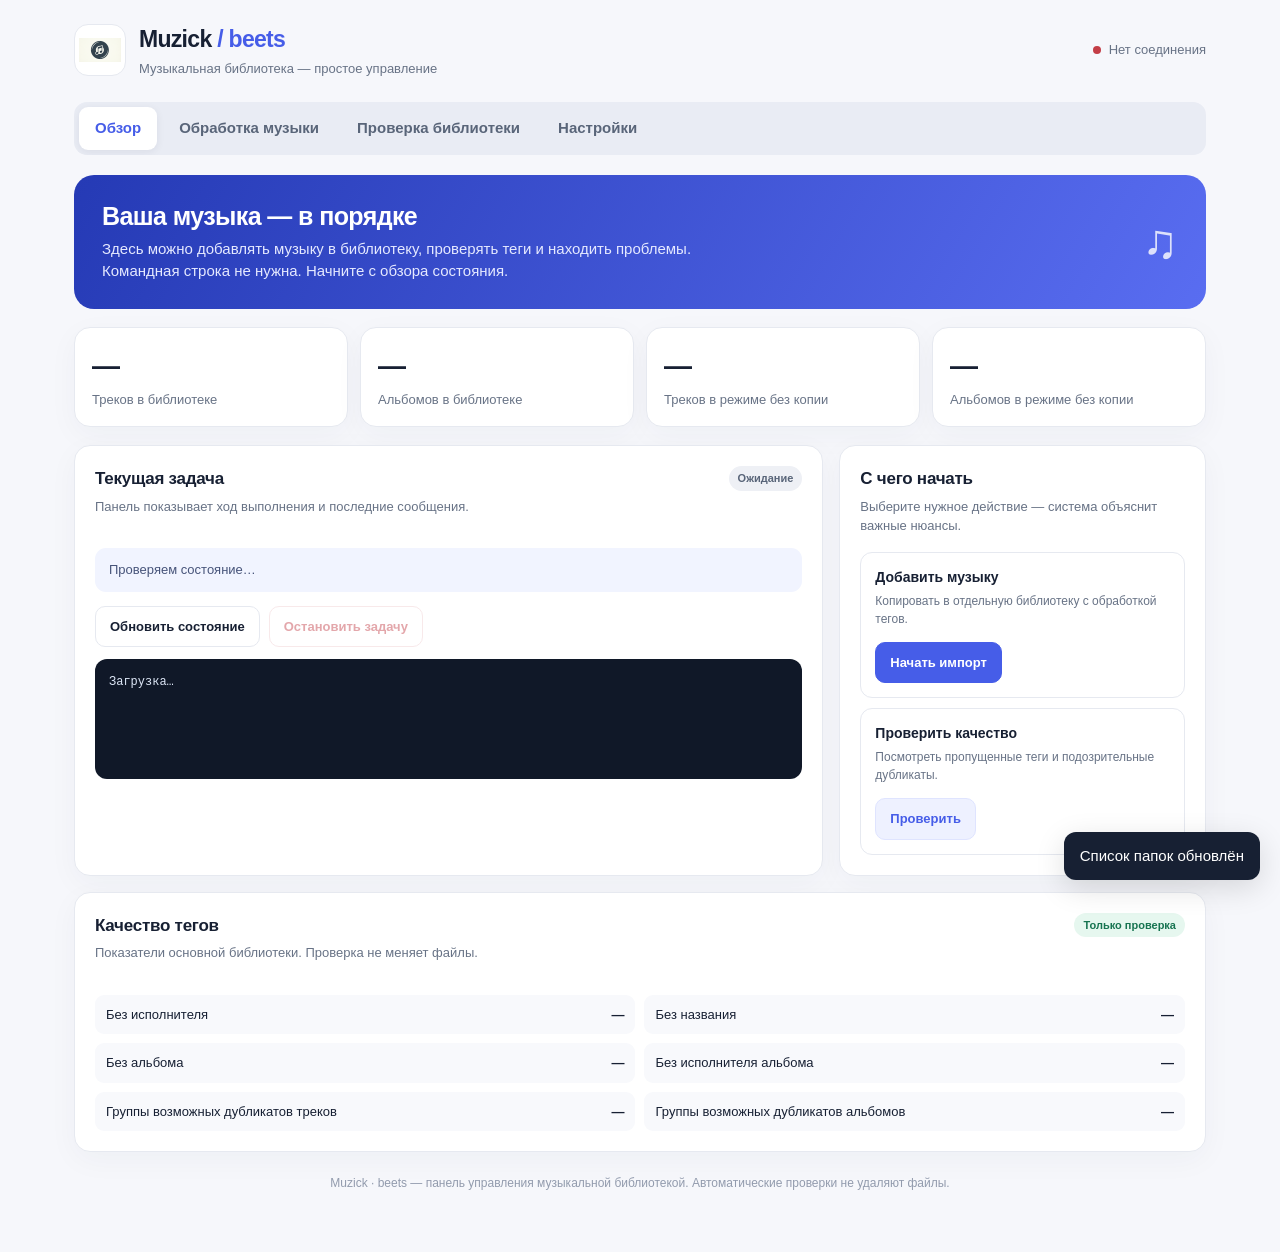
==== dashboard.html @ cb32cd28 "Add simplified user-friendly web dashboard" ====
<!doctype html>
<html lang="ru">
<head>
<meta charset="utf-8"><meta name="viewport" content="width=device-width,initial-scale=1">
<meta name="color-scheme" content="light">
<link rel="icon" href="/fav.ico/favicon.ico"><link rel="apple-touch-icon" href="/fav.ico/apple-icon-180x180.png">
<meta name="theme-color" content="#f7f8fc"><title>Muzick — музыкальная библиотека</title>
<style>
:root{--bg:#f6f7fb;--panel:#fff;--ink:#172033;--muted:#687386;--line:#e6e9f0;--blue:#465de8;--blue-soft:#eef1ff;--green:#16845d;--amber:#a96108;--red:#c33d46;--shadow:0 8px 30px #1d2c4a0a}
*{box-sizing:border-box}body{margin:0;background:var(--bg);color:var(--ink);font:15px/1.5 -apple-system,BlinkMacSystemFont,"Segoe UI",sans-serif}
button,select,input{font:inherit}button{cursor:pointer}button:disabled{opacity:.45;cursor:not-allowed}.app{max-width:1180px;margin:auto;padding:22px 24px 60px}
header{display:flex;align-items:center;justify-content:space-between;gap:16px;margin-bottom:24px}.brand{display:flex;align-items:center;gap:13px}.logo{width:52px;height:52px;object-fit:contain;border-radius:14px;background:#fff;border:1px solid var(--line);padding:4px}.brand h1{font-size:23px;letter-spacing:-.7px;margin:0}.brand p{margin:2px 0 0;color:var(--muted);font-size:13px}.status{display:flex;align-items:center;gap:8px;color:var(--muted);font-size:13px}.dot{width:8px;height:8px;border-radius:50%;background:var(--green);display:inline-block}.nav{display:flex;gap:6px;padding:5px;background:#e9ecf4;border-radius:13px;margin-bottom:20px;overflow:auto}.nav button{border:0;background:transparent;padding:10px 16px;border-radius:9px;color:#596579;font-weight:650;white-space:nowrap}.nav button.active{background:#fff;color:var(--blue);box-shadow:0 2px 8px #17203312}
.page{display:none}.page.active{display:block}.welcome{background:linear-gradient(120deg,#253ab5,#596df1);color:#fff;border-radius:20px;padding:26px 28px;margin-bottom:18px;display:flex;justify-content:space-between;align-items:center;gap:18px}.welcome h2{font-size:25px;line-height:1.2;margin:0 0 7px;letter-spacing:-.6px}.welcome p{margin:0;color:#e5e9ff;max-width:620px}.welcome .mark{font-size:48px;opacity:.8}
.metrics{display:grid;grid-template-columns:repeat(4,minmax(0,1fr));gap:12px;margin-bottom:18px}.metric,.card{background:var(--panel);border:1px solid var(--line);border-radius:16px;box-shadow:var(--shadow)}.metric{padding:17px}.metric .number{font-size:28px;font-weight:750;letter-spacing:-.8px}.metric .caption{color:var(--muted);font-size:13px;margin-top:3px}.layout{display:grid;grid-template-columns:repeat(12,minmax(0,1fr));gap:16px}.card{padding:20px;min-width:0}.col-12{grid-column:span 12}.col-8{grid-column:span 8}.col-6{grid-column:span 6}.col-4{grid-column:span 4}.card h3{font-size:17px;letter-spacing:-.25px;margin:0 0 5px}.desc{color:var(--muted);font-size:13px;margin:0 0 16px}.actions{display:flex;flex-wrap:wrap;gap:9px;margin-top:14px}.btn{border:1px solid var(--line);background:#fff;color:var(--ink);padding:10px 14px;border-radius:10px;font-weight:650;font-size:13px}.btn.primary{background:var(--blue);border-color:var(--blue);color:#fff}.btn.soft{background:var(--blue-soft);color:var(--blue);border-color:#dfe4ff}.btn.danger{color:var(--red);border-color:#f0cfd2}.field{margin:13px 0}.field label{display:block;font-size:13px;font-weight:650;margin-bottom:6px}.field select{width:100%;border:1px solid #d9deea;border-radius:10px;background:#fff;color:var(--ink);padding:11px 12px}.hint{background:#f1f4ff;color:#47547a;border-radius:11px;padding:12px 14px;font-size:13px;margin:12px 0}.hint.warning{background:#fff5e6;color:#83510d}.hint.good{background:#eaf8f1;color:#176b4e}.section-head{display:flex;align-items:flex-start;justify-content:space-between;gap:12px;margin-bottom:16px}.tag{display:inline-flex;padding:4px 9px;border-radius:99px;font-size:11px;font-weight:750;background:#eef0f5;color:#596579;white-space:nowrap}.tag.safe{background:#e6f7ef;color:#177451}.tag.care{background:#fff2dc;color:#8a570c}.task{border:1px solid var(--line);border-radius:12px;padding:14px;margin-top:10px}.task strong{display:block;font-size:14px}.task p{font-size:12px;color:var(--muted);margin:4px 0 0}.progress{height:8px;background:#edf0f6;border-radius:99px;overflow:hidden;margin:13px 0}.progress div{height:100%;width:0;background:var(--blue);transition:width .25s}.health{display:grid;grid-template-columns:repeat(2,minmax(0,1fr));gap:9px}.healthitem{display:flex;justify-content:space-between;gap:10px;padding:10px 11px;background:#f8f9fc;border-radius:9px;font-size:13px}.healthitem strong{font-variant-numeric:tabular-nums}.activity{background:#101828;color:#dce5f5;border-radius:12px;padding:14px;min-height:120px;max-height:320px;overflow:auto;white-space:pre-wrap;overflow-wrap:anywhere;font:12px/1.55 ui-monospace,SFMono-Regular,Consolas,monospace}.activity.compact{max-height:130px;min-height:70px}.setting{display:flex;justify-content:space-between;gap:20px;align-items:center;padding:15px 0;border-bottom:1px solid var(--line)}.setting:last-child{border-bottom:0}.setting strong{display:block;font-size:14px}.setting p{margin:3px 0 0;color:var(--muted);font-size:12px;max-width:650px}.switch{width:44px;height:26px;position:relative;flex:none}.switch input{opacity:0;width:0;height:0}.slider{position:absolute;inset:0;border-radius:99px;background:#c8ced9;transition:.2s;cursor:pointer}.slider:before{content:"";position:absolute;width:20px;height:20px;left:3px;top:3px;border-radius:50%;background:white;box-shadow:0 1px 4px #0002;transition:.2s}.switch input:checked+.slider{background:var(--blue)}.switch input:checked+.slider:before{transform:translateX(18px)}.empty{color:var(--muted);font-size:13px}.footer{color:#929bad;text-align:center;font-size:12px;margin-top:22px}.toast{position:fixed;right:20px;bottom:20px;max-width:min(420px,calc(100vw - 40px));background:#172033;color:#fff;padding:13px 16px;border-radius:12px;box-shadow:0 8px 30px #0002;display:none;z-index:10}.toast.show{display:block}.hidden{display:none!important}
@media(max-width:800px){.app{padding:15px 12px 38px}.metrics{grid-template-columns:repeat(2,minmax(0,1fr))}.col-8,.col-6,.col-4{grid-column:span 12}.welcome{padding:21px}.welcome h2{font-size:22px}.welcome .mark{display:none}.card{padding:16px}header{align-items:flex-start}.status{font-size:12px}}@media(max-width:430px){.brand h1{font-size:20px}.logo{width:44px;height:44px}.metrics{gap:8px}.metric{padding:12px}.metric .number{font-size:24px}.nav button{padding:9px 12px}.health{grid-template-columns:1fr}.setting{gap:12px}}
</style></head>
<body><main class="app">
<header><div class="brand"><img class="logo" src="/fav.ico/logo.png" alt="Muzick" onerror="this.style.display='none'"><div><h1>Muzick <span style="color:var(--blue)">/ beets</span></h1><p>Музыкальная библиотека — простое управление</p></div></div><div class="status"><span class="dot" id="dot"></span><span id="connection">Подключаемся…</span></div></header>
<nav class="nav" aria-label="Главное меню"><button class="active" data-page="home">Обзор</button><button data-page="import">Обработка музыки</button><button data-page="check">Проверка библиотеки</button><button data-page="settings">Настройки</button></nav>

<section id="page-home" class="page active">
<div class="welcome"><div><h2>Ваша музыка — в порядке</h2><p>Здесь можно добавлять музыку в библиотеку, проверять теги и находить проблемы. Командная строка не нужна. Начните с обзора состояния.</p></div><div class="mark">♫</div></div>
<div class="metrics"><div class="metric"><div class="number" id="items">—</div><div class="caption">Треков в библиотеке</div></div><div class="metric"><div class="number" id="albums">—</div><div class="caption">Альбомов в библиотеке</div></div><div class="metric"><div class="number" id="directitems">—</div><div class="caption">Треков в режиме без копии</div></div><div class="metric"><div class="number" id="directalbums">—</div><div class="caption">Альбомов в режиме без копии</div></div></div>
<div class="layout">
<div class="card col-8"><div class="section-head"><div><h3>Текущая задача</h3><p class="desc">Панель показывает ход выполнения и последние сообщения.</p></div><span class="tag" id="tasktag">Ожидание</span></div><div class="hint" id="job">Проверяем состояние…</div><div class="actions"><button class="btn" onclick="refresh(true)">Обновить состояние</button><button class="btn danger" id="stopbtn" onclick="stopJob()" disabled>Остановить задачу</button></div><pre class="activity" id="log">Загрузка…</pre></div>
<div class="card col-4"><h3>С чего начать</h3><p class="desc">Выберите нужное действие — система объяснит важные нюансы.</p><div class="task"><strong>Добавить музыку</strong><p>Копировать в отдельную библиотеку с обработкой тегов.</p><div class="actions"><button class="btn primary" onclick="gotoPage('import')">Начать импорт</button></div></div><div class="task"><strong>Проверить качество</strong><p>Посмотреть пропущенные теги и подозрительные дубликаты.</p><div class="actions"><button class="btn soft" onclick="gotoPage('check')">Проверить</button></div></div></div>
<div class="card col-12"><div class="section-head"><div><h3>Качество тегов</h3><p class="desc">Показатели основной библиотеки. Проверка не меняет файлы.</p></div><span class="tag safe">Только проверка</span></div><div class="health"><div class="healthitem"><span>Без исполнителя</span><strong id="noartist">—</strong></div><div class="healthitem"><span>Без названия</span><strong id="notitle">—</strong></div><div class="healthitem"><span>Без альбома</span><strong id="noalbum">—</strong></div><div class="healthitem"><span>Без исполнителя альбома</span><strong id="noalbumartist">—</strong></div><div class="healthitem"><span>Группы возможных дубликатов треков</span><strong id="duptracks">—</strong></div><div class="healthitem"><span>Группы возможных дубликатов альбомов</span><strong id="dupalbums">—</strong></div></div></div>
</div></section>

<section id="page-import" class="page">
<div class="welcome"><div><h2>Обработка музыки</h2><p>Выберите режим и папку. Перед запуском панель объяснит, что произойдёт с файлами.</p></div><div class="mark">♫</div></div>
<div class="layout">
<div class="card col-6"><div class="section-head"><div><h3>1. Импорт в отдельную библиотеку</h3><p class="desc">Создаёт обработанную копию в целевой папке. Исходная коллекция доступна только для чтения.</p></div><span class="tag safe">Безопаснее</span></div><div class="hint good">Исходные файлы не перемещаются и не перезаписываются.</div><div class="field"><label for="srcfolder">Что обработать?</label><select id="srcfolder"><option value="">Вся исходная коллекция</option></select></div><div class="actions"><button class="btn primary" onclick="run('import_tags','import')">Импортировать по текущим тегам</button><button class="btn" onclick="run('import_mb','import')">Уточнить данные через MusicBrainz</button><button class="btn" onclick="run('import_single','import')">Импортировать отдельные треки</button></div></div>
<div class="card col-6"><div class="section-head"><div><h3>2. Работа без копирования</h3><p class="desc">Обрабатывает файлы в выбранной папке. Теги внутри музыкальных файлов могут измениться.</p></div><span class="tag care">Осторожно</span></div><div class="hint warning">Рекомендуем сначала попробовать на небольшой папке и убедиться, что есть резервная копия.</div><p class="desc" style="margin-bottom:8px">Разрешённая рабочая папка: <strong id="workroot">загрузка…</strong></p><div class="field"><label for="directfolder">Выберите папку</label><select id="directfolder"><option value="">Вся рабочая папка</option></select></div><div class="actions"><button class="btn primary" onclick="run('direct_tags','direct')">Обработать текущие теги</button><button class="btn" onclick="run('direct_mb','direct')">Уточнить через MusicBrainz</button></div></div>
<div class="card col-12"><h3>Что делает каждый режим?</h3><div class="task"><strong>Текущие теги</strong><p>Использует сведения, уже записанные в музыкальных файлах, и не выполняет автоматический поиск MusicBrainz.</p></div><div class="task"><strong>MusicBrainz</strong><p>Пытается найти соответствия в музыкальной базе данных. Результат зависит от точности исходных тегов и доступности сервиса.</p></div><div class="task"><strong>Отдельные треки</strong><p>Использует поиск по отпечатку для отдельных композиций; подходит не для каждого файла.</p></div></div>
</div></section>

<section id="page-check" class="page">
<div class="welcome"><div><h2>Проверка библиотеки</h2><p>Диагностика помогает найти незаполненные поля и вероятные дубликаты. Сначала проверяем — ничего автоматически не удаляем.</p></div><div class="mark">✓</div></div>
<div class="layout">
<div class="card col-6"><h3>Быстрые проверки</h3><p class="desc">Эти действия читают базу или показывают сведения о ней.</p><div class="task"><strong>Общая статистика</strong><p>Количество записей и состояние библиотеки.</p><div class="actions"><button class="btn primary" onclick="run('stats','tool')">Показать статистику</button></div></div><div class="task"><strong>Поиск дубликатов треков</strong><p>Показывает совпадения, которые нужно проверить вручную.</p><div class="actions"><button class="btn" onclick="run('duplicates','tool')">Найти дубликаты</button></div></div><div class="task"><strong>Альбомы без исполнителя</strong><p>Находит альбомы, в которых не заполнено поле исполнителя.</p><div class="actions"><button class="btn" onclick="run('no_artist','tool')">Проверить альбомы</button></div></div></div>
<div class="card col-6"><h3>Обложки и MusicBrainz</h3><p class="desc">Дополнительные инструменты для улучшения библиотеки.</p><div class="task"><strong>Загрузить недостающие обложки</strong><p>Попытка найти и добавить обложки для альбомов.</p><div class="actions"><button class="btn" onclick="run('fetchart','tool')">Найти обложки</button></div></div><div class="task"><strong>Связи с MusicBrainz</strong><p>Доля альбомов с идентификатором MusicBrainz в основной базе.</p><div class="progress"><div id="mbbar"></div></div><div id="mbnums" class="desc">Загрузка…</div><div id="mbstate" class="tag">Проверка</div></div><div class="hint warning">Наличие идентификатора не гарантирует правильность всех тегов. Проверьте результат до массовых изменений.</div></div>
<div class="card col-12"><h3>Журналы работы</h3><p class="desc">Технические сообщения для диагностики. Обычно открывать их не требуется.</p><details><summary>Журнал последней задачи</summary><pre id="log2" class="activity"></pre></details><details style="margin-top:10px"><summary>Журнал импорта</summary><pre id="importlog" class="activity"></pre></details><details style="margin-top:10px"><summary>Журнал режима без копирования</summary><pre id="directlog" class="activity"></pre></details></div>
</div></section>

<section id="page-settings" class="page">
<div class="welcome"><div><h2>Настройки панели</h2><p>Настройте автоматические действия под себя. Изменения сохраняются для всех пользователей этой панели.</p></div><div class="mark">⚙</div></div>
<div class="layout"><div class="card col-12"><h3>Автоматизация</h3><p class="desc">Отключите любую функцию, если предпочитаете управлять ею вручную.</p>
<div class="setting"><div><strong>Автоматически обновлять состояние</strong><p>Панель проверяет прогресс задачи и цифры библиотеки примерно каждые несколько секунд.</p></div><label class="switch"><input id="autoRefresh" type="checkbox" onchange="saveSettings()"><span class="slider"></span></label></div>
<div class="setting"><div><strong>Автоматически загружать список папок</strong><p>При открытии панели обновлять доступные папки для импорта и режима без копирования.</p></div><label class="switch"><input id="autoFolders" type="checkbox" onchange="saveSettings()"><span class="slider"></span></label></div>
<div class="setting"><div><strong>Подтверждать запуск обработки</strong><p>Показывать окно с описанием действия перед запуском импорта или изменением тегов.</p></div><label class="switch"><input id="confirmTasks" type="checkbox" onchange="saveSettings()"><span class="slider"></span></label></div>
<div class="setting"><div><strong>Компактные журналы</strong><p>Показывать меньше строк журнала, чтобы экран оставался аккуратным.</p></div><label class="switch"><input id="compactLogs" type="checkbox" onchange="saveSettings()"><span class="slider"></span></label></div>
<div class="setting"><div><strong>Показывать технические журналы на главной</strong><p>По умолчанию журналы доступны только в разделе «Проверка библиотеки».</p></div><label class="switch"><input id="showLogsHome" type="checkbox" onchange="saveSettings()"><span class="slider"></span></label></div>
<div class="actions"><button class="btn" onclick="loadSettings()">Сбросить отображение к сохранённым настройкам</button><button class="btn primary" onclick="refresh(true)">Обновить данные сейчас</button><button class="btn" onclick="reloadFolders()">Обновить список папок</button></div><div class="hint" id="settingsmsg">Настройки загружаются…</div></div>
<div class="card col-12"><h3>Пути и режимы хранения</h3><p class="desc">Эти пути заданы при установке и показываются для справки. Изменение путей лучше выполнять отдельно, чтобы случайно не направить обработку не в ту папку.</p><div class="task"><strong>Исходная коллекция</strong><p>Используется для импорта. В текущем режиме подключена только для чтения.</p><div id="sourcepath" class="hint">Сведения загружаются…</div></div><div class="task"><strong>Рабочая папка без копирования</strong><p>Теги в выбранных файлах могут изменяться. Выбирайте только ту папку, которую действительно хотите обрабатывать.</p><div id="workpath" class="hint">Сведения загружаются…</div></div><div class="task"><strong>Отдельная библиотека</strong><p>Место, куда помещаются копии при стандартном импорте.</p><div id="libpath" class="hint">Путь задаётся при установке; см. конфигурацию проекта.</div></div></div>
</div></section>
<div class="footer">Muzick · beets — панель управления музыкальной библиотекой. Автоматические проверки не удаляют файлы.</div></main><div class="toast" id="toast" role="status" aria-live="polite"></div>
<script>
const $=id=>document.getElementById(id),fmt=n=>Number(n||0).toLocaleString('ru-RU');
let settings={autoRefresh:true,autoFolders:true,confirmTasks:true,compactLogs:false,showLogsHome:false},timer=null,lastStatus=null;
async function api(path,body){const r=await fetch(path,{method:body!==undefined?'POST':'GET',headers:{'Content-Type':'application/json'},body:body!==undefined?JSON.stringify(body):undefined,cache:'no-store'});let d={};try{d=await r.json()}catch(e){}if(!r.ok)throw new Error(d.error||'Не удалось выполнить запрос');return d}
function toast(s){const t=$('toast');t.textContent=s;t.classList.add('show');clearTimeout(toast.t);toast.t=setTimeout(()=>t.classList.remove('show'),3500)}
function gotoPage(name){document.querySelectorAll('.page').forEach(p=>p.classList.toggle('active',p.id==='page-'+name));document.querySelectorAll('.nav button').forEach(b=>b.classList.toggle('active',b.dataset.page===name));if(name==='check')refresh(true);if(name==='import'&&settings.autoFolders)reloadFolders()}
document.querySelectorAll('.nav button').forEach(b=>b.addEventListener('click',()=>gotoPage(b.dataset.page)));
async function loadFolders(mode){const sel=$(mode==='direct'?'directfolder':'srcfolder'),old=sel.value;try{const list=await api('/api/folders?mode='+mode);sel.innerHTML='<option value="">'+(mode==='direct'?'Вся рабочая папка':'Вся исходная коллекция')+'</option>';list.forEach(p=>{const o=document.createElement('option');o.value=p;o.textContent=p;sel.appendChild(o)});if([...sel.options].some(o=>o.value===old))sel.value=old}catch(e){toast('Не удалось загрузить список папок')}}
async function reloadFolders(){await Promise.all([loadFolders('import'),loadFolders('direct')]);toast('Список папок обновлён')}
async function loadSettings(){try{const s=await api('/api/settings');settings={...settings,...s};for(const k of ['autoRefresh','autoFolders','confirmTasks','compactLogs','showLogsHome'])$(k).checked=!!settings[k];applySettings();$('settingsmsg').textContent='Настройки сохранены на сервере.'}catch(e){$('settingsmsg').textContent='Не удалось загрузить настройки: '+e.message}}
async function saveSettings(){for(const k of ['autoRefresh','autoFolders','confirmTasks','compactLogs','showLogsHome'])settings[k]=$(k).checked;try{settings={...settings,...await api('/api/settings',settings)};applySettings();$('settingsmsg').textContent='Изменения сохранены.';toast('Настройки сохранены')}catch(e){$('settingsmsg').textContent='Не удалось сохранить настройки: '+e.message}}
function applySettings(){document.querySelectorAll('.activity').forEach(el=>el.classList.toggle('compact',!!settings.compactLogs));$('log2').closest('details').classList.toggle('hidden',!settings.showLogsHome);if(timer)clearInterval(timer);timer=settings.autoRefresh?setInterval(()=>refresh(false),5000):null;if(settings.autoFolders)reloadFolders()}
async function run(job,mode){if(lastStatus?.job?.running){toast('Сначала дождитесь завершения текущей задачи');return}const folder=mode==='direct'?$('directfolder').value:mode==='import'?$('srcfolder').value:'';const names={import_tags:'Импорт с использованием текущих тегов',import_mb:'Импорт с поиском данных MusicBrainz',import_single:'Импорт отдельных треков',direct_tags:'Обработка тегов без копирования',direct_mb:'Обработка без копирования с MusicBrainz',stats:'Статистика библиотеки',duplicates:'Поиск дубликатов',no_artist:'Поиск альбомов без исполнителя',fetchart:'Загрузка недостающих обложек'};let message='Будет запущено действие: '+names[job]+'.';if(mode==='import')message+='\n\nИсходные файлы не изменяются; результаты импортируются в отдельную библиотеку.';if(mode==='direct')message+='\n\nВнимание: работа идёт непосредственно с файлами в выбранной папке. Теги файлов могут измениться.';if(folder)message+='\n\nПапка: '+folder;if(settings.confirmTasks&&!confirm(message+'\n\nПродолжить?'))return;try{await api('/api/run',{job,folder});toast('Задача запущена');await refresh(true)}catch(e){toast(e.message);await refresh(true)}}
async function stopJob(){if(!confirm('Остановить выполняющуюся задачу? Уже внесённые изменения могут сохраниться.'))return;try{await api('/api/stop',{});toast('Запрошена остановка задачи')}catch(e){toast(e.message)}await refresh(true)}
async function refresh(manual=false){try{const s=await api('/api/status');lastStatus=s;$('dot').style.background='#16845d';$('connection').textContent='Панель подключена';$('workroot').textContent=s.work_root||'/work';$('workpath').textContent=s.work_root||'/work';$('sourcepath').textContent='Исходная папка доступна панели как /downloads';$('libpath').textContent='Целевая папка задаётся при установке; проверьте параметры проекта';for(const [id,key] of [['items','items'],['albums','albums'],['directitems','direct_items'],['directalbums','direct_albums']])$(id).textContent=fmt(s[key]);const j=s.job||{},running=!!j.running;$('job').textContent=!j.name?'Задач ещё не запускали':(running?'Выполняется: ':'Последняя задача: ')+j.name+(j.rc!=null?' · код завершения '+j.rc:'');$('tasktag').textContent=running?'Выполняется':'Готово';$('tasktag').className='tag '+(running?'care':'safe');$('stopbtn').disabled=!running;document.querySelectorAll('button.primary').forEach(b=>{if(b.id!=='stopbtn')b.disabled=running});const log=(s.log||[]).join('\n')||'Нет сообщений';$('log').textContent=log;$('log2').textContent=log;$('importlog').textContent=s.import_log||'(пусто)';$('directlog').textContent=s.direct_log||'(пусто)';const h=s.health||{};for(const [id,key] of [['noartist','no_artist'],['notitle','no_title'],['noalbum','no_album'],['noalbumartist','no_albumartist'],['duptracks','duplicate_track_groups'],['dupalbums','duplicate_album_groups']])$(id).textContent=fmt(h[key]);const m=s.mb||{};$('mbbar').style.width=Math.min(100,m.pct||0)+'%';$('mbnums').textContent=fmt(m.matched)+' альбомов с MusicBrainz ID из '+fmt(m.albums);$('mbstate').textContent=m.running?'Выполняется':(m.rc==='0'?'Последняя задача завершена':'Ожидание');if(manual)toast('Данные обновлены')}catch(e){$('dot').style.background='#c33d46';$('connection').textContent='Нет соединения';if(manual)toast('Не удалось обновить данные: '+e.message)}}
(async()=>{await loadSettings();await refresh(false);if(settings.autoFolders)await reloadFolders()})();
</script></body></html>
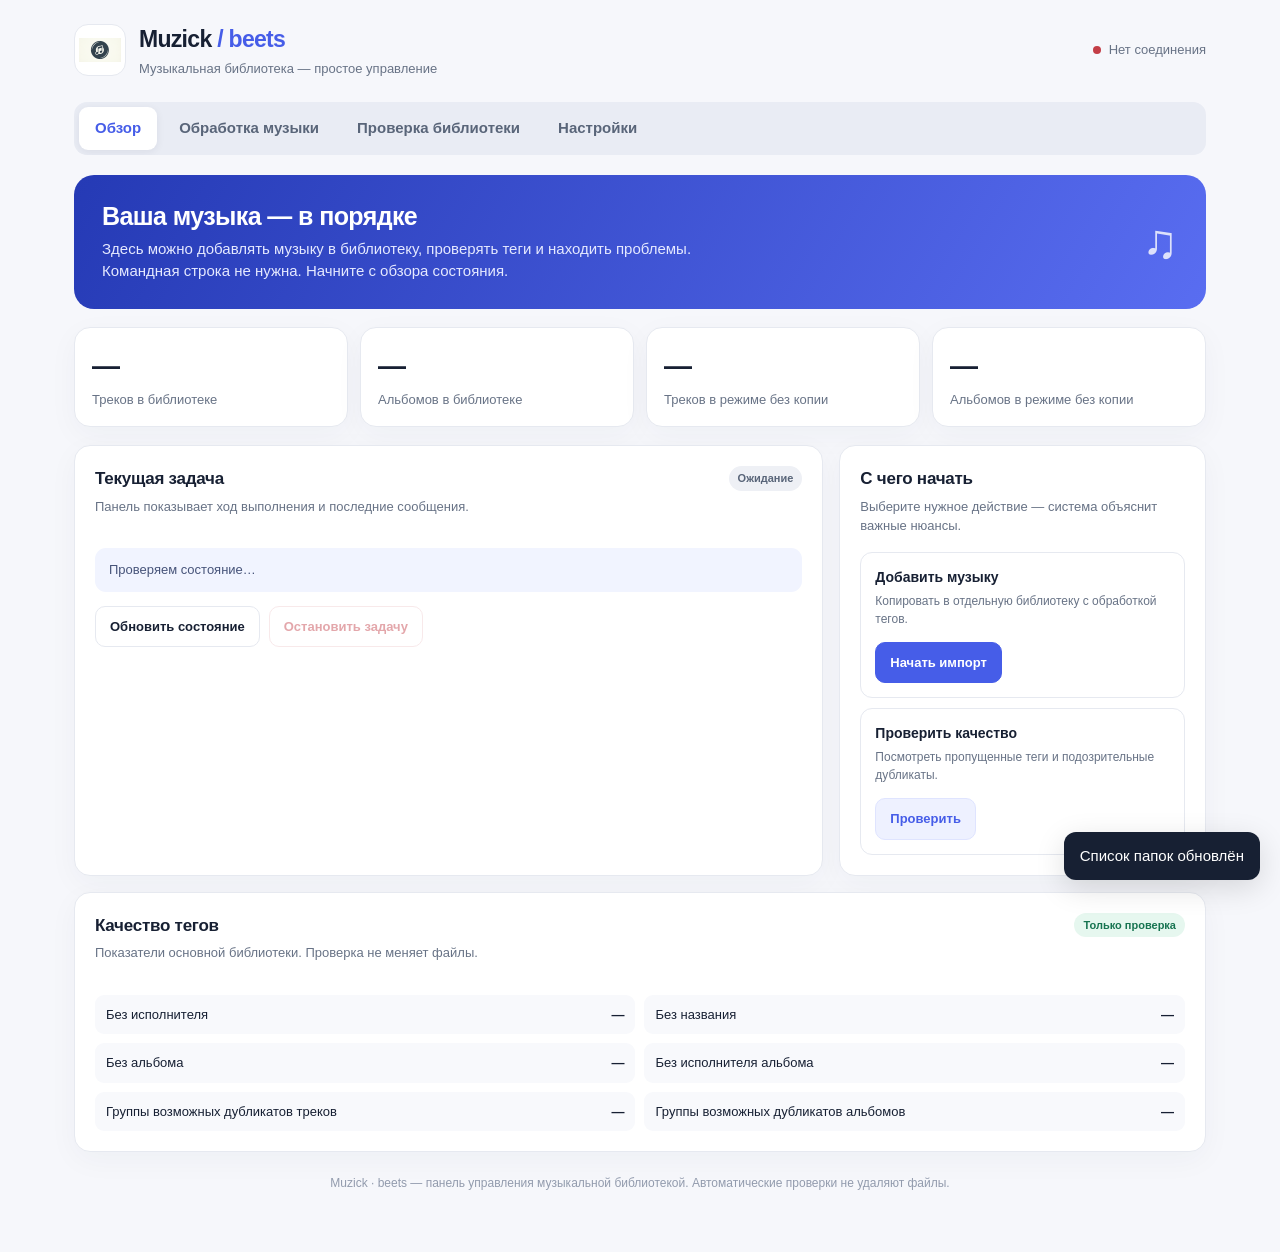
==== commit 079539d0: "Polish dashboard log visibility and settings behavior" ====
--- a/dashboard.html
+++ b/dashboard.html
@@ -22,7 +22,7 @@
 <div class="welcome"><div><h2>Ваша музыка — в порядке</h2><p>Здесь можно добавлять музыку в библиотеку, проверять теги и находить проблемы. Командная строка не нужна. Начните с обзора состояния.</p></div><div class="mark">♫</div></div>
 <div class="metrics"><div class="metric"><div class="number" id="items">—</div><div class="caption">Треков в библиотеке</div></div><div class="metric"><div class="number" id="albums">—</div><div class="caption">Альбомов в библиотеке</div></div><div class="metric"><div class="number" id="directitems">—</div><div class="caption">Треков в режиме без копии</div></div><div class="metric"><div class="number" id="directalbums">—</div><div class="caption">Альбомов в режиме без копии</div></div></div>
 <div class="layout">
-<div class="card col-8"><div class="section-head"><div><h3>Текущая задача</h3><p class="desc">Панель показывает ход выполнения и последние сообщения.</p></div><span class="tag" id="tasktag">Ожидание</span></div><div class="hint" id="job">Проверяем состояние…</div><div class="actions"><button class="btn" onclick="refresh(true)">Обновить состояние</button><button class="btn danger" id="stopbtn" onclick="stopJob()" disabled>Остановить задачу</button></div><pre class="activity" id="log">Загрузка…</pre></div>
+<div class="card col-8"><div class="section-head"><div><h3>Текущая задача</h3><p class="desc">Панель показывает ход выполнения и последние сообщения.</p></div><span class="tag" id="tasktag">Ожидание</span></div><div class="hint" id="job">Проверяем состояние…</div><div class="actions"><button class="btn" onclick="refresh(true)">Обновить состояние</button><button class="btn danger" id="stopbtn" onclick="stopJob()" disabled>Остановить задачу</button></div><details id="homeLogs" class="hidden" style="margin-top:12px"><summary>Журнал последней задачи</summary><pre class="activity" id="log">Загрузка…</pre></details></div>
 <div class="card col-4"><h3>С чего начать</h3><p class="desc">Выберите нужное действие — система объяснит важные нюансы.</p><div class="task"><strong>Добавить музыку</strong><p>Копировать в отдельную библиотеку с обработкой тегов.</p><div class="actions"><button class="btn primary" onclick="gotoPage('import')">Начать импорт</button></div></div><div class="task"><strong>Проверить качество</strong><p>Посмотреть пропущенные теги и подозрительные дубликаты.</p><div class="actions"><button class="btn soft" onclick="gotoPage('check')">Проверить</button></div></div></div>
 <div class="card col-12"><div class="section-head"><div><h3>Качество тегов</h3><p class="desc">Показатели основной библиотеки. Проверка не меняет файлы.</p></div><span class="tag safe">Только проверка</span></div><div class="health"><div class="healthitem"><span>Без исполнителя</span><strong id="noartist">—</strong></div><div class="healthitem"><span>Без названия</span><strong id="notitle">—</strong></div><div class="healthitem"><span>Без альбома</span><strong id="noalbum">—</strong></div><div class="healthitem"><span>Без исполнителя альбома</span><strong id="noalbumartist">—</strong></div><div class="healthitem"><span>Группы возможных дубликатов треков</span><strong id="duptracks">—</strong></div><div class="healthitem"><span>Группы возможных дубликатов альбомов</span><strong id="dupalbums">—</strong></div></div></div>
 </div></section>
@@ -66,7 +66,7 @@
 async function reloadFolders(){await Promise.all([loadFolders('import'),loadFolders('direct')]);toast('Список папок обновлён')}
 async function loadSettings(){try{const s=await api('/api/settings');settings={...settings,...s};for(const k of ['autoRefresh','autoFolders','confirmTasks','compactLogs','showLogsHome'])$(k).checked=!!settings[k];applySettings();$('settingsmsg').textContent='Настройки сохранены на сервере.'}catch(e){$('settingsmsg').textContent='Не удалось загрузить настройки: '+e.message}}
 async function saveSettings(){for(const k of ['autoRefresh','autoFolders','confirmTasks','compactLogs','showLogsHome'])settings[k]=$(k).checked;try{settings={...settings,...await api('/api/settings',settings)};applySettings();$('settingsmsg').textContent='Изменения сохранены.';toast('Настройки сохранены')}catch(e){$('settingsmsg').textContent='Не удалось сохранить настройки: '+e.message}}
-function applySettings(){document.querySelectorAll('.activity').forEach(el=>el.classList.toggle('compact',!!settings.compactLogs));$('log2').closest('details').classList.toggle('hidden',!settings.showLogsHome);if(timer)clearInterval(timer);timer=settings.autoRefresh?setInterval(()=>refresh(false),5000):null;if(settings.autoFolders)reloadFolders()}
+function applySettings(){document.querySelectorAll('.activity').forEach(el=>el.classList.toggle('compact',!!settings.compactLogs));$('homeLogs').classList.toggle('hidden',!settings.showLogsHome);if(timer)clearInterval(timer);timer=settings.autoRefresh?setInterval(()=>refresh(false),5000):null}
 async function run(job,mode){if(lastStatus?.job?.running){toast('Сначала дождитесь завершения текущей задачи');return}const folder=mode==='direct'?$('directfolder').value:mode==='import'?$('srcfolder').value:'';const names={import_tags:'Импорт с использованием текущих тегов',import_mb:'Импорт с поиском данных MusicBrainz',import_single:'Импорт отдельных треков',direct_tags:'Обработка тегов без копирования',direct_mb:'Обработка без копирования с MusicBrainz',stats:'Статистика библиотеки',duplicates:'Поиск дубликатов',no_artist:'Поиск альбомов без исполнителя',fetchart:'Загрузка недостающих обложек'};let message='Будет запущено действие: '+names[job]+'.';if(mode==='import')message+='\n\nИсходные файлы не изменяются; результаты импортируются в отдельную библиотеку.';if(mode==='direct')message+='\n\nВнимание: работа идёт непосредственно с файлами в выбранной папке. Теги файлов могут измениться.';if(folder)message+='\n\nПапка: '+folder;if(settings.confirmTasks&&!confirm(message+'\n\nПродолжить?'))return;try{await api('/api/run',{job,folder});toast('Задача запущена');await refresh(true)}catch(e){toast(e.message);await refresh(true)}}
 async function stopJob(){if(!confirm('Остановить выполняющуюся задачу? Уже внесённые изменения могут сохраниться.'))return;try{await api('/api/stop',{});toast('Запрошена остановка задачи')}catch(e){toast(e.message)}await refresh(true)}
 async function refresh(manual=false){try{const s=await api('/api/status');lastStatus=s;$('dot').style.background='#16845d';$('connection').textContent='Панель подключена';$('workroot').textContent=s.work_root||'/work';$('workpath').textContent=s.work_root||'/work';$('sourcepath').textContent='Исходная папка доступна панели как /downloads';$('libpath').textContent='Целевая папка задаётся при установке; проверьте параметры проекта';for(const [id,key] of [['items','items'],['albums','albums'],['directitems','direct_items'],['directalbums','direct_albums']])$(id).textContent=fmt(s[key]);const j=s.job||{},running=!!j.running;$('job').textContent=!j.name?'Задач ещё не запускали':(running?'Выполняется: ':'Последняя задача: ')+j.name+(j.rc!=null?' · код завершения '+j.rc:'');$('tasktag').textContent=running?'Выполняется':'Готово';$('tasktag').className='tag '+(running?'care':'safe');$('stopbtn').disabled=!running;document.querySelectorAll('button.primary').forEach(b=>{if(b.id!=='stopbtn')b.disabled=running});const log=(s.log||[]).join('\n')||'Нет сообщений';$('log').textContent=log;$('log2').textContent=log;$('importlog').textContent=s.import_log||'(пусто)';$('directlog').textContent=s.direct_log||'(пусто)';const h=s.health||{};for(const [id,key] of [['noartist','no_artist'],['notitle','no_title'],['noalbum','no_album'],['noalbumartist','no_albumartist'],['duptracks','duplicate_track_groups'],['dupalbums','duplicate_album_groups']])$(id).textContent=fmt(h[key]);const m=s.mb||{};$('mbbar').style.width=Math.min(100,m.pct||0)+'%';$('mbnums').textContent=fmt(m.matched)+' альбомов с MusicBrainz ID из '+fmt(m.albums);$('mbstate').textContent=m.running?'Выполняется':(m.rc==='0'?'Последняя задача завершена':'Ожидание');if(manual)toast('Данные обновлены')}catch(e){$('dot').style.background='#c33d46';$('connection').textContent='Нет соединения';if(manual)toast('Не удалось обновить данные: '+e.message)}}
